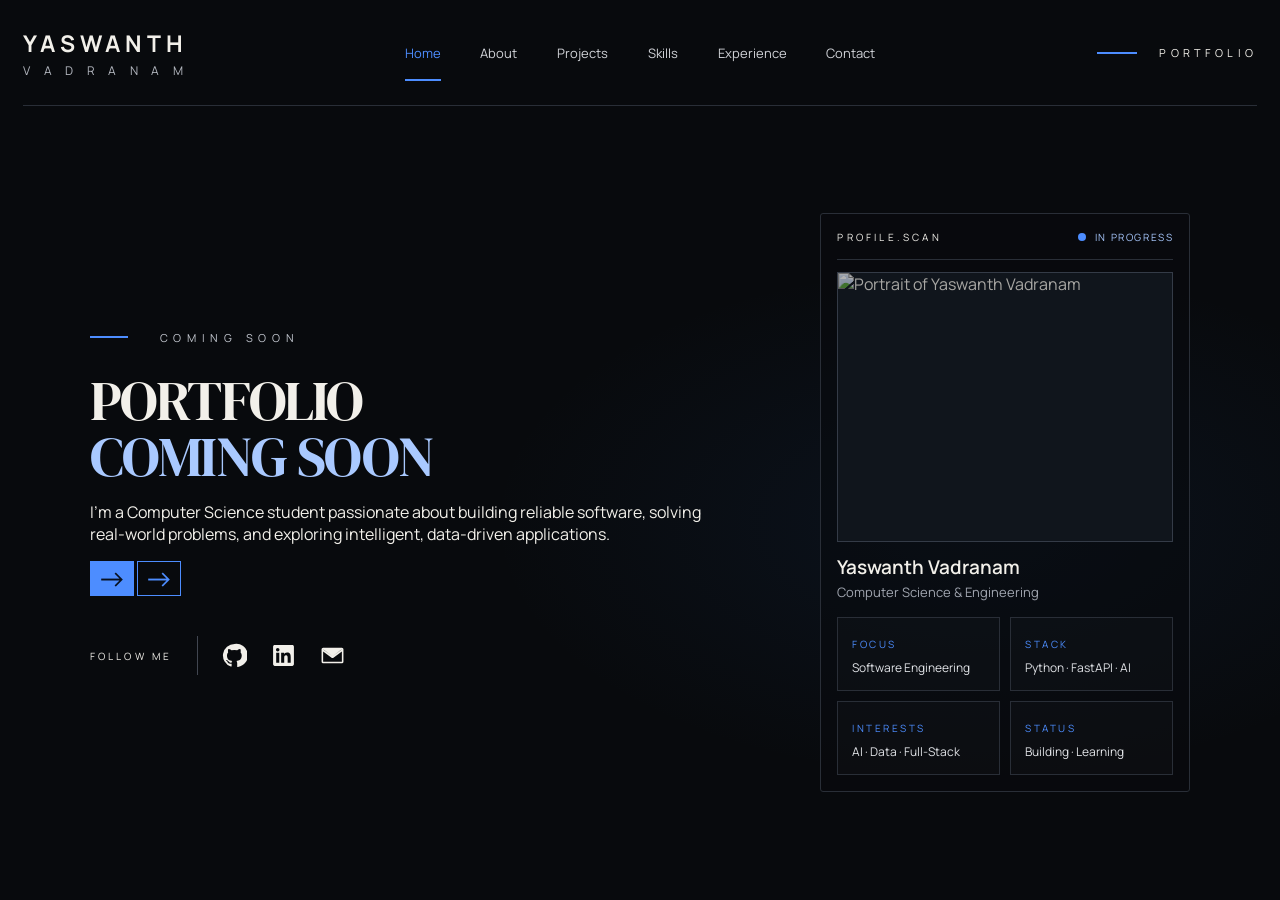
==== index.html @ bb9d95ab "Add files via upload" ====
<!doctype html>
<html lang="en">
<head>
  <meta charset="utf-8">
  <meta name="viewport" content="width=device-width, initial-scale=1">
  <meta name="theme-color" content="#080a0d">
  <meta name="description" content="Yaswanth Vadranam — software engineering portfolio coming soon.">
  <title>Yaswanth Vadranam — Portfolio Coming Soon</title>
  <link rel="preconnect" href="https://fonts.googleapis.com">
  <link rel="preconnect" href="https://fonts.gstatic.com" crossorigin>
  <link href="https://fonts.googleapis.com/css2?family=DM+Serif+Display&family=Manrope:wght@400;500;600;700&display=swap" rel="stylesheet">
  <link rel="stylesheet" href="style.css">
</head>
<body>
  <header class="site-header">
    <a class="wordmark" href="#" aria-label="Yaswanth Vadranam home">
      <span>YASWANTH</span>
      <small>V A D R A N A M</small>
    </a>

    <button class="menu-toggle" type="button" aria-label="Toggle navigation" aria-expanded="false">
      <span></span><span></span>
    </button>

    <nav class="navigation" aria-label="Main navigation">
      <a class="active" href="#home">Home</a>
      <a href="#profile">About</a>
      <a href="#profile">Projects</a>
      <a href="#profile">Skills</a>
      <a href="#profile">Experience</a>
      <a href="#contact">Contact</a>
    </nav>

    <div class="header-label"><span></span> PORTFOLIO</div>
  </header>

  <main class="hero" id="home">
    <section class="intro" aria-labelledby="hero-title">
      <p class="eyebrow"><span></span> COMING SOON</p>
      <h1 id="hero-title">PORTFOLIO<br><em>COMING SOON</em></h1>
      <p class="intro-copy">
        I’m a Computer Science student passionate about building reliable software,
        solving real-world problems, and exploring intelligent, data-driven applications.
      </p>

      <div class="actions" aria-label="Portfolio actions">
        <!-- These buttons are intentionally visual-only until you choose their actions. -->
        <button class="action action-primary" type="button" aria-label="Primary action coming soon">
          <span class="arrow" aria-hidden="true">→</span>
        </button>
        <button class="action action-secondary" type="button" aria-label="Secondary action coming soon">
          <span class="arrow" aria-hidden="true">→</span>
        </button>
      </div>

      <div class="social-row" id="contact">
        <span class="social-label">FOLLOW ME</span>
        <span class="social-divider"></span>
        <!-- Replace # with your real profile URLs when ready. -->
        <a href="#" aria-label="GitHub profile" title="GitHub">
          <svg viewBox="0 0 24 24" aria-hidden="true"><path d="M12 .9a11.1 11.1 0 0 0-3.51 21.63c.56.1.76-.24.76-.54v-2.1c-3.1.67-3.75-1.32-3.75-1.32-.5-1.28-1.23-1.62-1.23-1.62-1.01-.69.08-.68.08-.68 1.12.08 1.71 1.15 1.71 1.15 1 .1.75 1.98 3.1 1.42.1-.72.39-1.21.7-1.49-2.48-.28-5.09-1.24-5.09-5.52 0-1.22.44-2.21 1.15-2.99-.12-.28-.5-1.42.11-2.96 0 0 .94-.3 3.05 1.14a10.6 10.6 0 0 1 5.55 0c2.11-1.44 3.05-1.14 3.05-1.14.61 1.54.23 2.68.11 2.96.72.78 1.15 1.77 1.15 2.99 0 4.29-2.61 5.23-5.1 5.51.4.35.75 1.02.75 2.06v3.05c0 .3.2.65.77.54A11.1 11.1 0 0 0 12 .9Z"/></svg>
        </a>
        <a href="#" aria-label="LinkedIn profile" title="LinkedIn">
          <svg viewBox="0 0 24 24" aria-hidden="true"><path d="M20.45 2H3.55C2.69 2 2 2.68 2 3.52v16.96c0 .84.69 1.52 1.55 1.52h16.9c.86 0 1.55-.68 1.55-1.52V3.52c0-.84-.69-1.52-1.55-1.52ZM7.93 18.9H4.98V9.4h2.95v9.5ZM6.45 8.1a1.71 1.71 0 1 1 0-3.42 1.71 1.71 0 0 1 0 3.42Zm12.47 10.8h-2.94v-4.62c0-1.1-.02-2.51-1.53-2.51-1.53 0-1.77 1.2-1.77 2.43v4.7H9.74V9.4h2.82v1.3h.04c.39-.74 1.35-1.52 2.78-1.52 2.97 0 3.53 1.95 3.53 4.48v5.24Z"/></svg>
        </a>
        <a href="mailto:" aria-label="Email" title="Email">
          <svg viewBox="0 0 24 24" aria-hidden="true"><path d="M3 4.5h18A1.5 1.5 0 0 1 22.5 6v12a1.5 1.5 0 0 1-1.5 1.5H3A1.5 1.5 0 0 1 1.5 18V6A1.5 1.5 0 0 1 3 4.5Zm9 8.1L3.4 6.3v.1L12 12.7l8.6-6.3v-.1L12 12.6Zm-9-4.4V18h18V8.2l-8.1 5.9a1.5 1.5 0 0 1-1.8 0L3 8.2Z"/></svg>
        </a>
      </div>
    </section>

    <aside class="profile-card" id="profile" aria-label="Professional profile">
      <div class="card-topline">
        <span>PROFILE.SCAN</span>
        <span class="status"><i></i> IN PROGRESS</span>
      </div>

      <div class="portrait-frame">
        <img src="assets/yaswanth-portrait.png" alt="Portrait of Yaswanth Vadranam">
      </div>

      <div class="profile-name">Yaswanth Vadranam</div>
      <p class="profile-subtitle">Computer Science &amp; Engineering</p>

      <div class="profile-grid">
        <div class="detail-box">
          <span>FOCUS</span>
          <p>Software Engineering</p>
        </div>
        <div class="detail-box">
          <span>STACK</span>
          <p>Python · FastAPI · AI</p>
        </div>
        <div class="detail-box">
          <span>INTERESTS</span>
          <p>AI · Data · Full-Stack</p>
        </div>
        <div class="detail-box">
          <span>STATUS</span>
          <p>Building · Learning</p>
        </div>
      </div>
    </aside>
  </main>

  <script src="script.js"></script>
</body>
</html>
---- style.css ----
/* Yaswanth Vadranam — Coming Soon portfolio
   Palette: charcoal, ivory and restrained electric blue. */
:root {
  color-scheme: dark;
  --background: #080a0d;
  --surface: #0c1015;
  --surface-raised: #10151c;
  --blue: #4d8dff;
  --blue-soft: #a9c9ff;
  --ivory: #f2f0ea;
  --muted: #a1a6b0;
  --border: #292e37;
  --font-ui: "Manrope", Arial, sans-serif;
  --font-display: "DM Serif Display", Georgia, serif;
}

* { box-sizing: border-box; }
html { scroll-behavior: smooth; }
body {
  margin: 0;
  min-height: 100vh;
  background:
    radial-gradient(ellipse at 76% 58%, rgba(39, 93, 170, .10), transparent 35%),
    var(--background);
  color: var(--ivory);
  font-family: var(--font-ui);
  -webkit-font-smoothing: antialiased;
}
a { color: inherit; text-decoration: none; }
button { font: inherit; }

.site-header {
  min-height: 106px;
  margin: 0 1.8%;
  display: grid;
  grid-template-columns: 1fr auto 1fr;
  align-items: center;
  gap: 32px;
  border-bottom: 1px solid var(--border);
}
.wordmark { display: inline-flex; flex-direction: column; width: max-content; gap: 3px; }
.wordmark span { font-size: 23px; font-weight: 700; letter-spacing: .22em; }
.wordmark small { color: #b4b8c0; font-size: 12px; letter-spacing: .48em; white-space: nowrap; }
.navigation { display: flex; align-items: center; gap: clamp(20px, 3.1vw, 48px); height: 100%; }
.navigation a { position: relative; color: #d0d2d7; font-size: 13px; transition: color .2s ease; }
.navigation a:hover, .navigation a.active { color: var(--blue); }
.navigation a.active::after {
  content: ""; position: absolute; height: 2px; background: var(--blue);
  left: 0; right: 0; bottom: -19px;
}
.header-label { justify-self: end; display: flex; align-items: center; gap: 22px; font-size: 11px; letter-spacing: .38em; white-space: nowrap; }
.header-label span { width: 40px; height: 2px; background: var(--blue); }
.menu-toggle { display: none; }

.hero {
  width: min(1200px, 86%);
  min-height: calc(100vh - 107px);
  margin: 0 auto;
  padding: 36px 0;
  display: grid;
  grid-template-columns: minmax(0, 1.2fr) minmax(300px, .8fr);
  align-items: center;
  gap: 48px;
}
.intro { min-width: 0; padding: 16px 0; }
.eyebrow { display: flex; align-items: center; gap: 32px; margin: 0 0 28px; color: #c2c6ce; font-size: 11px; letter-spacing: .52em; }
.eyebrow span { display: inline-block; width: 38px; height: 2px; background: var(--blue); }
h1 {
  margin: 0;
  color: var(--ivory);
  font: 400 clamp(42px, 4.4vw, 64px)/1
    var(--font-display);
  letter-spacing: -0.025em;
}

h1 em {
  color: var(--blue-soft);
  font-style: normal;
}
.action:hover { transform: translateY(-1px); }
.action-primary { border: 1px solid var(--blue); background: var(--blue); color: #07101e; }
.action-primary:hover { background: #6ba0ff; }
.action-secondary { border: 1px solid var(--blue); background: transparent; color: var(--blue); }
.action-secondary:hover { background: rgba(77, 141, 255, .07); }
.arrow { font-size: 30px; line-height: 1; font-weight: 400; }

.social-row {
  display: flex;
  align-items: center;
  gap: 24px;
  margin-top: 40px;}
.social-label { font-size: 10px; letter-spacing: .32em; white-space: nowrap; }
.social-divider { height: 39px; width: 1px; background: #414650; margin-left: 1px; }
.social-row a { display: inline-flex; color: var(--ivory); transition: color .2s ease, transform .2s ease; }
.social-row a:hover { color: var(--blue); transform: translateY(-2px); }
.social-row svg { width: 25px; height: 25px; fill: currentColor; }

.profile-card {
  width: 100%;
  max-width: 370px;
  justify-self: end;
  padding: 16px;
  border: 1px solid var(--border);
  border-radius: 3px;
  background: rgba(8, 10, 13, .55);
}
.card-topline { display: flex; justify-content: space-between; align-items: center; gap: 12px; padding: 0 0 15px; border-bottom: 1px solid var(--border); font-size: 10px; letter-spacing: .32em; }
.status { display: flex; align-items: center; gap: 9px; color: var(--blue-soft); letter-spacing: .16em; white-space: nowrap; }
.status i { display: block; width: 8px; height: 8px; border-radius: 50%; background: var(--blue); }
.portrait-frame {
  margin-top: 12px;
  height: 270px;
  overflow: hidden;
  border: 1px solid #343b47;
  background: var(--surface-raised);}
  .portrait-frame img {
  display: block; width: 100%; height: 100%; object-fit: cover; object-position: center 28%;
  filter: brightness(.68) contrast(1.08) saturate(.78);
}
.profile-name { margin-top: 12px; font-size: 19px; font-weight: 600; }
.profile-subtitle { margin: 3px 0 16px; color: var(--muted); font-size: 13px; }
.profile-grid { display: grid; grid-template-columns: 1fr 1fr; gap: 10px; }
.detail-box { min-width: 0; padding: 13px 14px; border: 1px solid var(--border); background: rgba(255,255,255,.015); }
.detail-box span { color: var(--blue); font-size: 10px; letter-spacing: .25em; }
.detail-box p { margin: 6px 0 0; color: #e0e2e6; font-size: 12px; line-height: 1.5; overflow-wrap: anywhere; }

@media (min-width: 1600px) {
  .hero { width: min(1450px, 84%); }
}
@media (max-width: 1100px) {
  .site-header { grid-template-columns: 1fr auto; gap: 20px; }
  .navigation { grid-column: 1 / -1; grid-row: 2; justify-content: center; padding: 0 0 18px; }
  .navigation a.active::after { bottom: -8px; }
  .header-label { grid-column: 2; grid-row: 1; }
  .hero { width: 88%; gap: 42px; grid-template-columns: minmax(0, 1.1fr) minmax(300px, .9fr); }
  h1 { font-size: clamp(48px, 5.7vw, 68px); }
  .profile-card { padding: 15px; }
  .detail-box { padding: 10px; }
}
@media (max-width: 760px) {
  .site-header { min-height: 82px; display: flex; justify-content: space-between; position: relative; }
  .wordmark span { font-size: 19px; }
  .wordmark small { font-size: 10px; }
  .header-label { display: none; }
  .menu-toggle { display: flex; width: 42px; height: 42px; flex-direction: column; align-items: center; justify-content: center; gap: 6px; border: 1px solid var(--border); border-radius: 4px; background: transparent; }
  .menu-toggle span { display: block; width: 17px; height: 1px; background: var(--ivory); }
  .navigation { display: none; position: absolute; z-index: 5; top: calc(100% - 1px); left: 0; right: 0; padding: 14px; border: 1px solid var(--border); background: #0b0e13; flex-direction: column; align-items: stretch; gap: 0; }
  .navigation.open { display: flex; }
  .navigation a { padding: 12px 8px; }
  .navigation a.active::after { display: none; }
  .hero { width: min(560px, 88%); min-height: auto; padding: 55px 0 38px; grid-template-columns: 1fr; gap: 42px; }
  .intro { padding: 0; }
  .eyebrow { margin-bottom: 22px; gap: 18px; font-size: 10px; }
  h1 { font-size: clamp(45px, 11vw, 68px); }
  .intro-copy {
  max-width: 540px;
  margin: 22px 0 26px;
  color: #b1b5be;
  font-size: 16px;
  line-height: 1.6;
}
@media (prefers-reduced-motion: reduce) {
  *, *::before, *::after { scroll-behavior: auto !important; transition-duration: .01ms !important; animation-duration: .01ms !important; }
}

html,
body {
  width: 100%;
  max-width: 100%;
  overflow-x: clip;
}

img {
  max-width: 100%;
}

.hero,
.site-header,
.profile-card {
  min-width: 0;
}
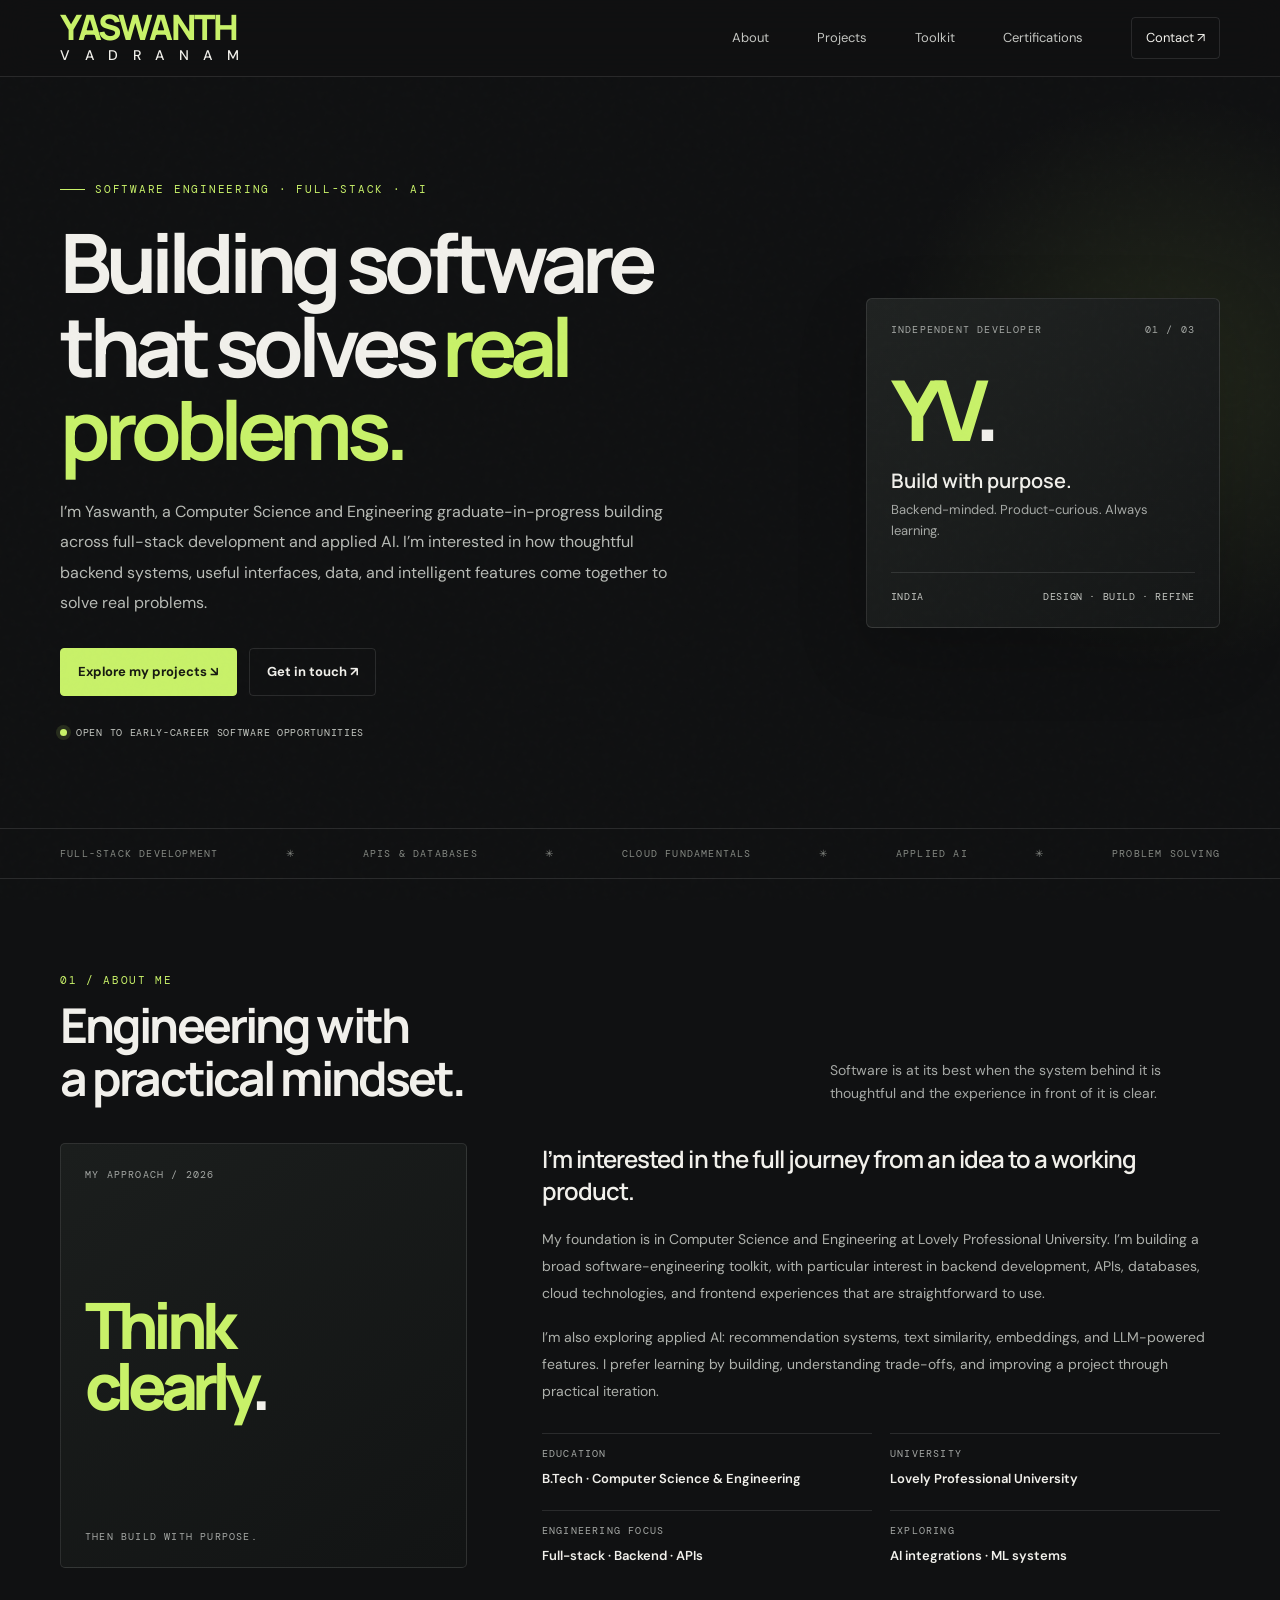
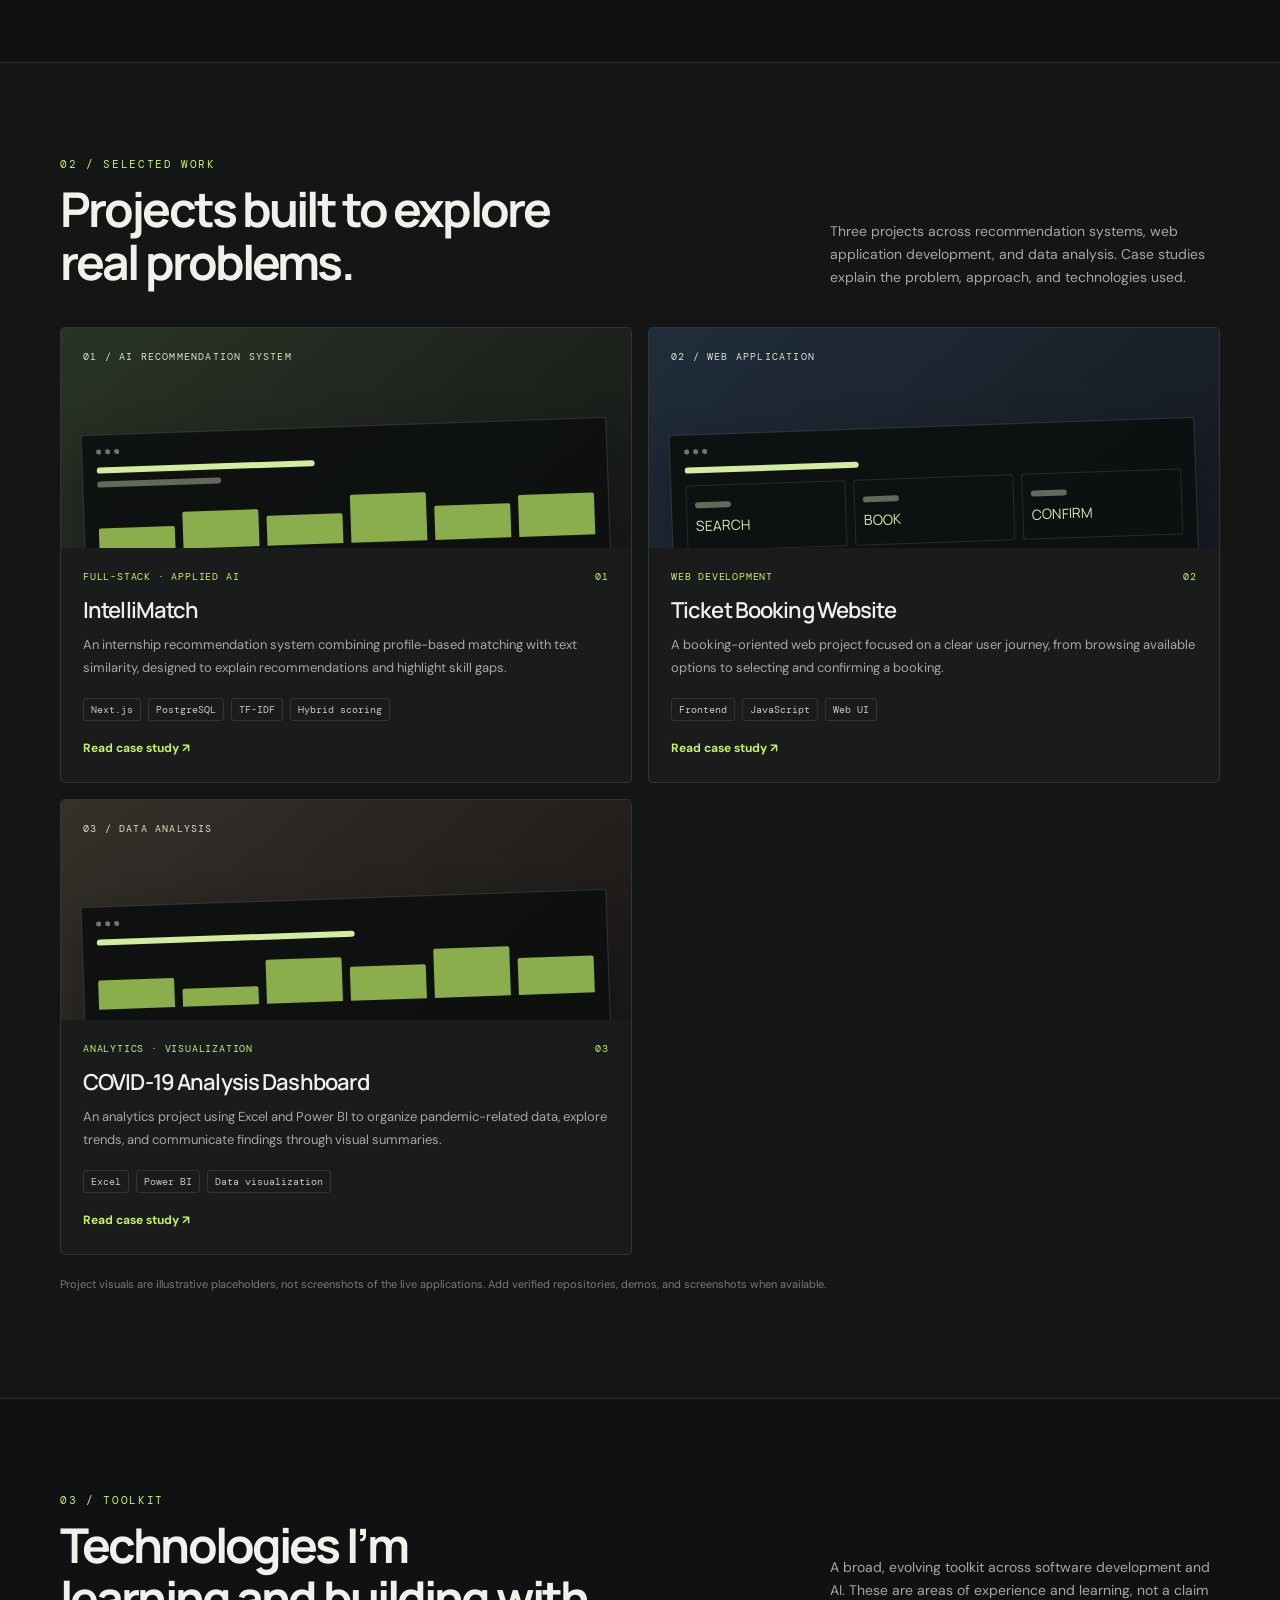
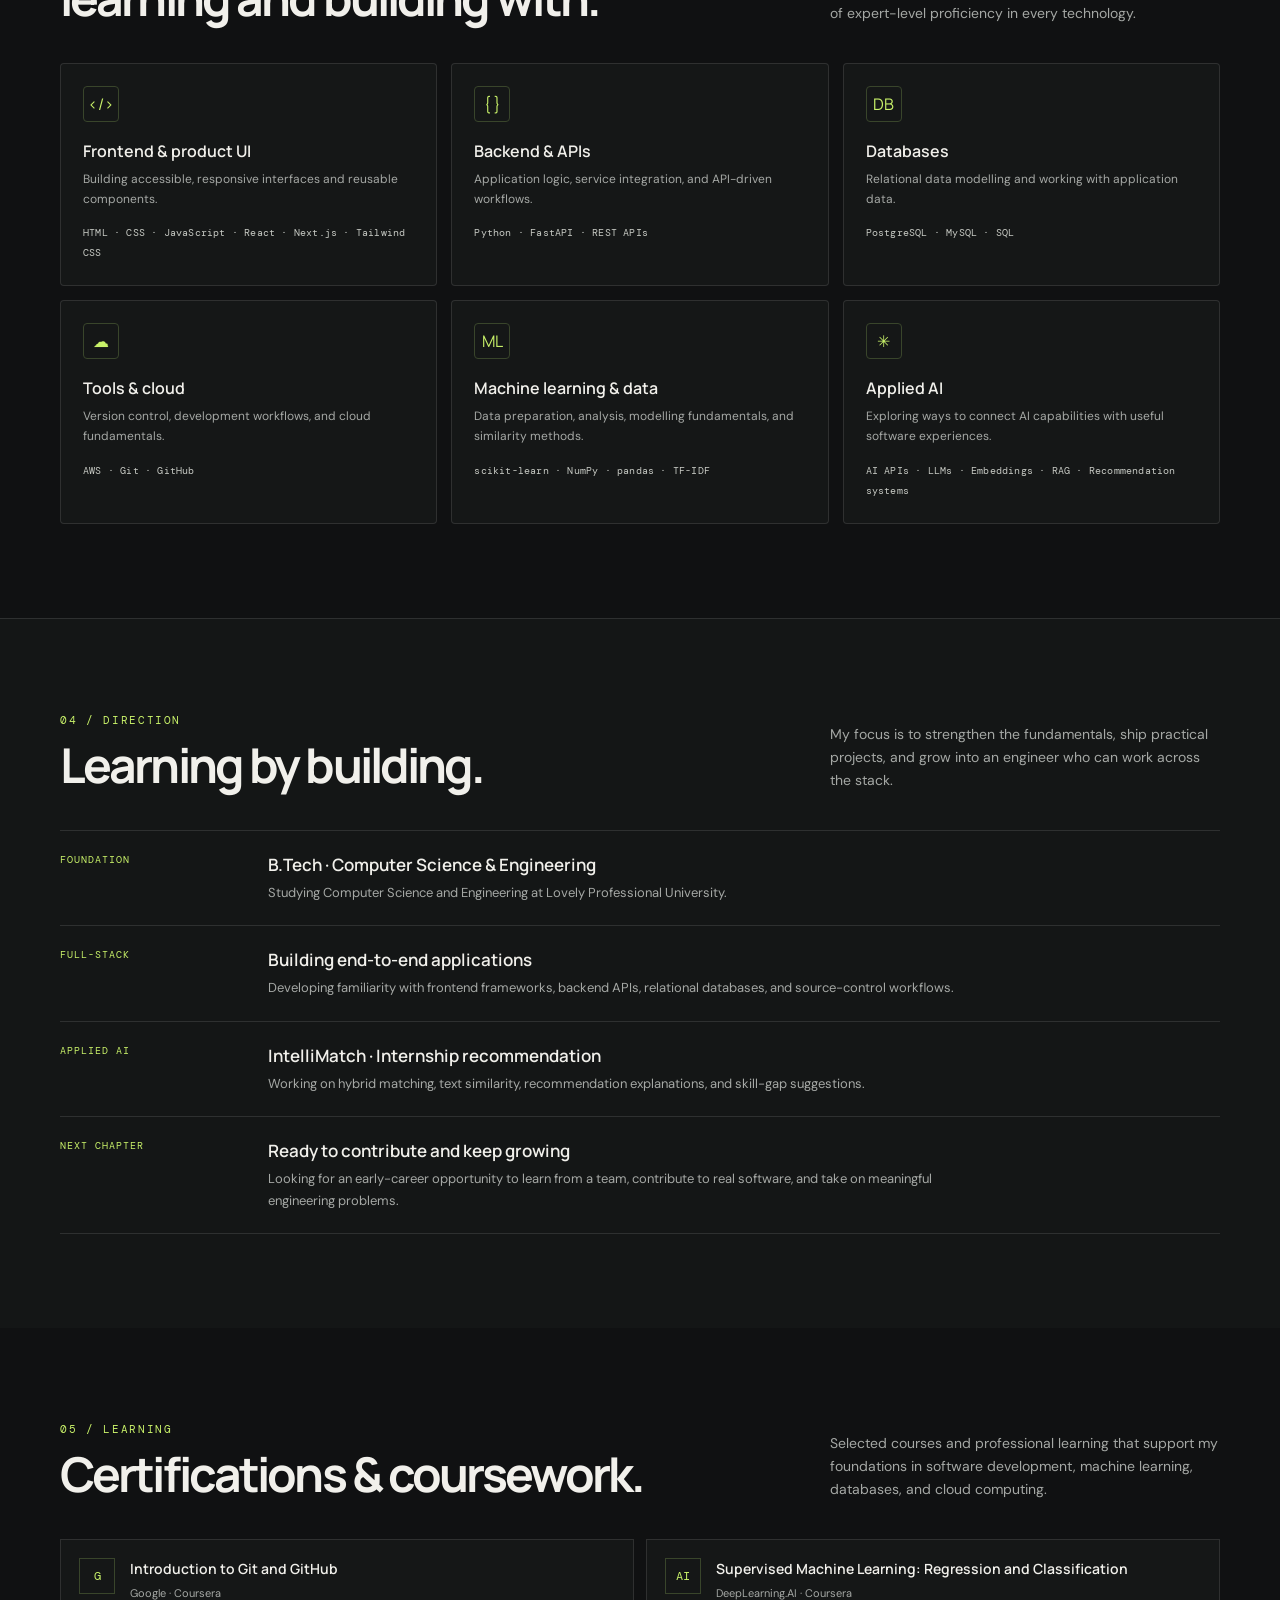
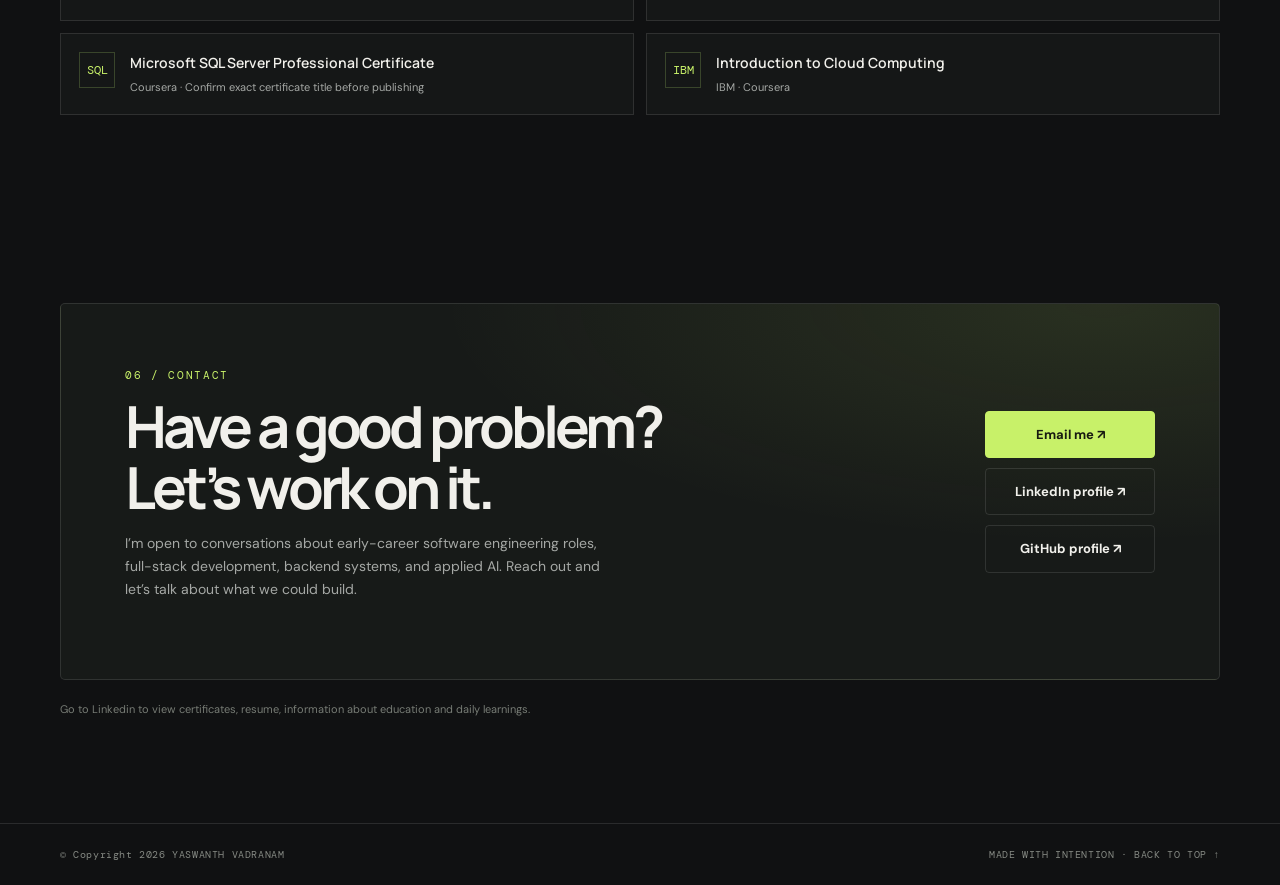
==== commit f68487bb: "Add files via upload" ====
--- a/index.html
+++ b/index.html
@@ -1,108 +1,83 @@
-<!doctype html>
-<html lang="en">
-<head>
-  <meta charset="utf-8">
-  <meta name="viewport" content="width=device-width, initial-scale=1">
-  <meta name="theme-color" content="#080a0d">
-  <meta name="description" content="Yaswanth Vadranam — software engineering portfolio coming soon.">
-  <title>Yaswanth Vadranam — Portfolio Coming Soon</title>
-  <link rel="preconnect" href="https://fonts.googleapis.com">
-  <link rel="preconnect" href="https://fonts.gstatic.com" crossorigin>
-  <link href="https://fonts.googleapis.com/css2?family=DM+Serif+Display&family=Manrope:wght@400;500;600;700&display=swap" rel="stylesheet">
-  <link rel="stylesheet" href="style.css">
-</head>
-<body>
-  <header class="site-header">
-    <a class="wordmark" href="#" aria-label="Yaswanth Vadranam home">
-      <span>YASWANTH</span>
-      <small>V A D R A N A M</small>
-    </a>
+<!DOCTYPE html>
+<html lang="en"><head>
+<meta charset="UTF-8"><meta name="viewport" content="width=device-width, initial-scale=1.0">
+<meta name="theme-color" content="#101112">
+<meta name="description" content="Yaswanth Vadranam — software engineering, full-stack development, and applied AI.">
+<title>Yaswanth Vadranam | Software Engineer</title>
+<link rel="preconnect" href="https://fonts.googleapis.com"><link rel="preconnect" href="https://fonts.gstatic.com" crossorigin>
+<link href="https://fonts.googleapis.com/css2?family=DM+Mono:wght@400;500&family=DM+Sans:wght@400;500;600;700&family=Manrope:wght@400;500;600;700;800&display=swap" rel="stylesheet">
+<link rel="stylesheet" href="styles.css"></head><body><div class="noise"></div>
+<header class="nav"><div class="wrap nav-inner">
+<a class="brand" href="#top" aria-label="Yaswanth Vadranam home">
+  <span class="brand-first">YASWANTH</span>
+  <span class="brand-last">V A D R A N A M</span>
+</a>
 
-    <button class="menu-toggle" type="button" aria-label="Toggle navigation" aria-expanded="false">
-      <span></span><span></span>
-    </button>
+<nav class="nav-links" aria-label="Main navigation"><a href="#about">About</a><a href="#work">Projects</a><a href="#skills">Toolkit</a><a href="#certifications">Certifications</a><a class="nav-cta" href="#contact">Contact ↗</a></nav></div></header>
 
-    <nav class="navigation" aria-label="Main navigation">
-      <a class="active" href="#home">Home</a>
-      <a href="#profile">About</a>
-      <a href="#profile">Projects</a>
-      <a href="#profile">Skills</a>
-      <a href="#profile">Experience</a>
-      <a href="#contact">Contact</a>
-    </nav>
+<main id="top">
+<section class="hero"><div class="wrap hero-grid"><div class="reveal">
+<div class="eyebrow">Software engineering · Full-stack · AI</div>
+<h1>Building software<br>that solves <em>real problems.</em></h1>
+<p class="hero-copy">I’m Yaswanth, a Computer Science and Engineering graduate-in-progress building across full-stack development and applied AI. I’m interested in how thoughtful backend systems, useful interfaces, data, and intelligent features come together to solve real problems.</p>
+<div class="actions"><a class="btn btn-primary" href="#work">Explore my projects ↘</a><a class="btn btn-ghost" href="#contact">Get in touch ↗</a></div>
+<div class="availability"><span class="dot"></span> OPEN TO EARLY-CAREER SOFTWARE OPPORTUNITIES</div>
+</div><aside class="hero-card reveal" aria-label="Introduction"><div class="card-top"><span>Independent developer</span><span>01 / 03</span></div><div><div class="monogram">YV<span style="color:#f1f0eb">.</span></div><h3>Build with purpose.</h3><p>Backend-minded. Product-curious. Always learning.</p></div><div class="card-bottom"><span>INDIA</span><span>DESIGN · BUILD · REFINE</span></div></aside></div></section>
+<div class="ticker"><div class="wrap ticker-inner"><span>Full-stack development</span><span>✳</span><span>APIs & databases</span><span>✳</span><span>Cloud fundamentals</span><span>✳</span><span>Applied AI</span><span>✳</span><span>Problem solving</span></div></div>
+<section id="about"><div class="wrap"><div class="section-head reveal"><div><div class="section-kicker">01 / About me</div><h2>Engineering with<br>a practical mindset.</h2></div><p>Software is at its best when the system behind it is thoughtful and the experience in front of it is clear.</p></div>
+<div class="about-grid"><div class="about-stamp reveal"><div class="stamp-label">My approach / 2026</div><div class="stamp-num">Think<br>clearly<span style="color:#f1f0eb">.</span></div><div class="stamp-label">Then build with purpose.</div></div>
+<div class="about-text reveal"><h3>I’m interested in the full journey from an idea to a working product.</h3>
+<p>My foundation is in Computer Science and Engineering at Lovely Professional University. I’m building a broad software-engineering toolkit, with particular interest in backend development, APIs, databases, cloud technologies, and frontend experiences that are straightforward to use.</p>
+<p>I’m also exploring applied AI: recommendation systems, text similarity, embeddings, and LLM-powered features. I prefer learning by building, understanding trade-offs, and improving a project through practical iteration.</p>
+<div class="facts"><div class="fact"><span>Education</span><strong>B.Tech · Computer Science & Engineering</strong></div><div class="fact"><span>University</span><strong>Lovely Professional University</strong></div><div class="fact"><span>Engineering focus</span><strong>Full-stack · Backend · APIs</strong></div><div class="fact"><span>Exploring</span><strong>AI integrations · ML systems</strong></div></div></div></div></div></section>
+<section class="projects" id="work"><div class="wrap"><div class="section-head reveal"><div><div class="section-kicker">02 / Selected work</div><h2>Projects built to explore<br>real problems.</h2></div><p>Three projects across recommendation systems, web application development, and data analysis. Case studies explain the problem, approach, and technologies used.</p></div>
+<div class="project-grid">
+<article class="project reveal"><div class="project-art"><div class="art-label">01 / AI recommendation system</div><div class="mock-window"><div class="mock-top"><i></i><i></i><i></i></div><div class="mock-line"></div><div class="mock-line short"></div><div class="mock-bars"><b style="height:45%"></b><b style="height:72%"></b><b style="height:58%"></b><b style="height:92%"></b><b style="height:66%"></b><b style="height:80%"></b></div></div></div><div class="project-body"><div class="project-meta"><span>Full-stack · Applied AI</span><span>01</span></div><h3>IntelliMatch</h3><p>An internship recommendation system combining profile-based matching with text similarity, designed to explain recommendations and highlight skill gaps.</p><div class="tags"><span class="tag">Next.js</span><span class="tag">PostgreSQL</span><span class="tag">TF-IDF</span><span class="tag">Hybrid scoring</span></div><a class="project-link" href="projects/intellimatch.html">Read case study ↗</a></div></article>
+<article class="project reveal"><div class="project-art"><div class="art-label">02 / Web application</div><div class="mock-window"><div class="mock-top"><i></i><i></i><i></i></div><div class="mock-line" style="width:35%"></div><div style="display:flex;gap:8px;margin-top:12px"><div style="height:66px;flex:1;border:1px solid #ffffff1c;border-radius:3px;padding:8px"><div class="mock-line short"></div><div style="font:14px Manrope;color:#d5efad">SEARCH</div></div><div style="height:66px;flex:1;border:1px solid #ffffff1c;border-radius:3px;padding:8px"><div class="mock-line short"></div><div style="font:14px Manrope;color:#d5efad">BOOK</div></div><div style="height:66px;flex:1;border:1px solid #ffffff1c;border-radius:3px;padding:8px"><div class="mock-line short"></div><div style="font:14px Manrope;color:#d5efad">CONFIRM</div></div></div></div></div><div class="project-body"><div class="project-meta"><span>Web development</span><span>02</span></div><h3>Ticket Booking Website</h3><p>A booking-oriented web project focused on a clear user journey, from browsing available options to selecting and confirming a booking.</p><div class="tags"><span class="tag">Frontend</span><span class="tag">JavaScript</span><span class="tag">Web UI</span></div><a class="project-link" href="projects/ticket-booking.html">Read case study ↗</a></div></article>
+<article class="project reveal"><div class="project-art"><div class="art-label">03 / Data analysis</div><div class="mock-window"><div class="mock-top"><i></i><i></i><i></i></div><div class="mock-line" style="width:52%"></div><div class="mock-bars"><b style="height:55%"></b><b style="height:35%"></b><b style="height:85%"></b><b style="height:65%"></b><b style="height:95%"></b><b style="height:72%"></b></div></div></div><div class="project-body"><div class="project-meta"><span>Analytics · Visualization</span><span>03</span></div><h3>COVID-19 Analysis Dashboard</h3><p>An analytics project using Excel and Power BI to organize pandemic-related data, explore trends, and communicate findings through visual summaries.</p><div class="tags"><span class="tag">Excel</span><span class="tag">Power BI</span><span class="tag">Data visualization</span></div><a class="project-link" href="projects/covid-dashboard.html">Read case study ↗</a></div></article>
+</div><p class="small-note">Project visuals are illustrative placeholders, not screenshots of the live applications. Add verified repositories, demos, and screenshots when available.</p></div></section>
+<section id="skills"><div class="wrap"><div class="section-head reveal"><div><div class="section-kicker">03 / Toolkit</div><h2>Technologies I’m<br>learning and building with.</h2></div><p>A broad, evolving toolkit across software development and AI. These are areas of experience and learning, not a claim of expert-level proficiency in every technology.</p></div>
+<div class="skills-grid">
+<div class="skill-card reveal"><div class="skill-icon">&lt;/&gt;</div><h3>Frontend & product UI</h3><p>Building accessible, responsive interfaces and reusable components.</p><div class="skill-list">HTML · CSS · JavaScript · React · Next.js · Tailwind CSS</div></div>
+<div class="skill-card reveal"><div class="skill-icon">{ }</div><h3>Backend & APIs</h3><p>Application logic, service integration, and API-driven workflows.</p><div class="skill-list">Python · FastAPI · REST APIs</div></div>
+<div class="skill-card reveal"><div class="skill-icon">DB</div><h3>Databases</h3><p>Relational data modelling and working with application data.</p><div class="skill-list">PostgreSQL · MySQL · SQL</div></div>
+<div class="skill-card reveal"><div class="skill-icon">☁</div><h3>Tools & cloud</h3><p>Version control, development workflows, and cloud fundamentals.</p><div class="skill-list">AWS · Git · GitHub</div></div>
+<div class="skill-card reveal"><div class="skill-icon">ML</div><h3>Machine learning & data</h3><p>Data preparation, analysis, modelling fundamentals, and similarity methods.</p><div class="skill-list">scikit-learn · NumPy · pandas · TF-IDF</div></div>
+<div class="skill-card reveal"><div class="skill-icon">✳</div><h3>Applied AI</h3><p>Exploring ways to connect AI capabilities with useful software experiences.</p><div class="skill-list">AI APIs · LLMs · Embeddings · RAG · Recommendation systems</div></div>
+</div></div></section>
+<section class="journey" id="journey"><div class="wrap"><div class="section-head reveal"><div><div class="section-kicker">04 / Direction</div><h2>Learning by building.</h2></div><p>My focus is to strengthen the fundamentals, ship practical projects, and grow into an engineer who can work across the stack.</p></div>
+<div class="timeline"><div class="timeline-item reveal"><div class="timeline-date">Foundation</div><div><h3>B.Tech · Computer Science & Engineering</h3><p>Studying Computer Science and Engineering at Lovely Professional University.</p></div></div>
+<div class="timeline-item reveal"><div class="timeline-date">Full-stack</div><div><h3>Building end-to-end applications</h3><p>Developing familiarity with frontend frameworks, backend APIs, relational databases, and source-control workflows.</p></div></div>
+<div class="timeline-item reveal"><div class="timeline-date">Applied AI</div><div><h3>IntelliMatch · Internship recommendation</h3><p>Working on hybrid matching, text similarity, recommendation explanations, and skill-gap suggestions.</p></div></div>
+<div class="timeline-item reveal"><div class="timeline-date">Next chapter</div><div><h3>Ready to contribute and keep growing</h3><p>Looking for an early-career opportunity to learn from a team, contribute to real software, and take on meaningful engineering problems.</p></div></div></div></div></section>
+<section id="certifications"><div class="wrap"><div class="section-head reveal"><div><div class="section-kicker">05 / Learning</div><h2>Certifications & coursework.</h2></div><p>Selected courses and professional learning that support my foundations in software development, machine learning, databases, and cloud computing.</p></div>
+<div class="certs">
+<div class="cert reveal"><div class="cert-mark">G</div><div><h3>Introduction to Git and GitHub</h3><p>Google · Coursera</p></div></div>
+<div class="cert reveal"><div class="cert-mark">AI</div><div><h3>Supervised Machine Learning: Regression and Classification</h3><p>DeepLearning.AI · Coursera</p></div></div>
+<div class="cert reveal"><div class="cert-mark">SQL</div><div><h3>Microsoft SQL Server Professional Certificate</h3><p>Coursera · Confirm exact certificate title before publishing</p></div></div>
+<div class="cert reveal"><div class="cert-mark">IBM</div><div><h3>Introduction to Cloud Computing</h3><p>IBM · Coursera</p></div></div>
+</div></div></section>
+<section id="contact"><div class="wrap"><div class="contact-panel reveal"><div><div class="section-kicker">06 / Contact</div><h2>Have a good problem?<br>Let’s work on it.</h2><p>I’m open to conversations about early-career software engineering roles, full-stack development, backend systems, and applied AI. Reach out and let’s talk about what we could build.</p></div>
+<div class="contact-actions">
+    
+<a
+  class="btn btn-primary"
+  href="https://mail.google.com/mail/?view=cm&fs=1&to=yaswanthvadranam@gmail.com"
+  target="_blank"
+  rel="noopener noreferrer"
+>
+  Email me ↗
+</a>
 
-    <div class="header-label"><span></span> PORTFOLIO</div>
-  </header>
 
-  <main class="hero" id="home">
-    <section class="intro" aria-labelledby="hero-title">
-      <p class="eyebrow"><span></span> COMING SOON</p>
-      <h1 id="hero-title">PORTFOLIO<br><em>COMING SOON</em></h1>
-      <p class="intro-copy">
-        I’m a Computer Science student passionate about building reliable software,
-        solving real-world problems, and exploring intelligent, data-driven applications.
-      </p>
-
-      <div class="actions" aria-label="Portfolio actions">
-        <!-- These buttons are intentionally visual-only until you choose their actions. -->
-        <button class="action action-primary" type="button" aria-label="Primary action coming soon">
-          <span class="arrow" aria-hidden="true">→</span>
-        </button>
-        <button class="action action-secondary" type="button" aria-label="Secondary action coming soon">
-          <span class="arrow" aria-hidden="true">→</span>
-        </button>
-      </div>
-
-      <div class="social-row" id="contact">
-        <span class="social-label">FOLLOW ME</span>
-        <span class="social-divider"></span>
-        <!-- Replace # with your real profile URLs when ready. -->
-        <a href="#" aria-label="GitHub profile" title="GitHub">
-          <svg viewBox="0 0 24 24" aria-hidden="true"><path d="M12 .9a11.1 11.1 0 0 0-3.51 21.63c.56.1.76-.24.76-.54v-2.1c-3.1.67-3.75-1.32-3.75-1.32-.5-1.28-1.23-1.62-1.23-1.62-1.01-.69.08-.68.08-.68 1.12.08 1.71 1.15 1.71 1.15 1 .1.75 1.98 3.1 1.42.1-.72.39-1.21.7-1.49-2.48-.28-5.09-1.24-5.09-5.52 0-1.22.44-2.21 1.15-2.99-.12-.28-.5-1.42.11-2.96 0 0 .94-.3 3.05 1.14a10.6 10.6 0 0 1 5.55 0c2.11-1.44 3.05-1.14 3.05-1.14.61 1.54.23 2.68.11 2.96.72.78 1.15 1.77 1.15 2.99 0 4.29-2.61 5.23-5.1 5.51.4.35.75 1.02.75 2.06v3.05c0 .3.2.65.77.54A11.1 11.1 0 0 0 12 .9Z"/></svg>
-        </a>
-        <a href="#" aria-label="LinkedIn profile" title="LinkedIn">
-          <svg viewBox="0 0 24 24" aria-hidden="true"><path d="M20.45 2H3.55C2.69 2 2 2.68 2 3.52v16.96c0 .84.69 1.52 1.55 1.52h16.9c.86 0 1.55-.68 1.55-1.52V3.52c0-.84-.69-1.52-1.55-1.52ZM7.93 18.9H4.98V9.4h2.95v9.5ZM6.45 8.1a1.71 1.71 0 1 1 0-3.42 1.71 1.71 0 0 1 0 3.42Zm12.47 10.8h-2.94v-4.62c0-1.1-.02-2.51-1.53-2.51-1.53 0-1.77 1.2-1.77 2.43v4.7H9.74V9.4h2.82v1.3h.04c.39-.74 1.35-1.52 2.78-1.52 2.97 0 3.53 1.95 3.53 4.48v5.24Z"/></svg>
-        </a>
-        <a href="mailto:" aria-label="Email" title="Email">
-          <svg viewBox="0 0 24 24" aria-hidden="true"><path d="M3 4.5h18A1.5 1.5 0 0 1 22.5 6v12a1.5 1.5 0 0 1-1.5 1.5H3A1.5 1.5 0 0 1 1.5 18V6A1.5 1.5 0 0 1 3 4.5Zm9 8.1L3.4 6.3v.1L12 12.7l8.6-6.3v-.1L12 12.6Zm-9-4.4V18h18V8.2l-8.1 5.9a1.5 1.5 0 0 1-1.8 0L3 8.2Z"/></svg>
-        </a>
-      </div>
-    </section>
-
-    <aside class="profile-card" id="profile" aria-label="Professional profile">
-      <div class="card-topline">
-        <span>PROFILE.SCAN</span>
-        <span class="status"><i></i> IN PROGRESS</span>
-      </div>
-
-      <div class="portrait-frame">
-        <img src="assets/yaswanth-portrait.png" alt="Portrait of Yaswanth Vadranam">
-      </div>
-
-      <div class="profile-name">Yaswanth Vadranam</div>
-      <p class="profile-subtitle">Computer Science &amp; Engineering</p>
-
-      <div class="profile-grid">
-        <div class="detail-box">
-          <span>FOCUS</span>
-          <p>Software Engineering</p>
-        </div>
-        <div class="detail-box">
-          <span>STACK</span>
-          <p>Python · FastAPI · AI</p>
-        </div>
-        <div class="detail-box">
-          <span>INTERESTS</span>
-          <p>AI · Data · Full-Stack</p>
-        </div>
-        <div class="detail-box">
-          <span>STATUS</span>
-          <p>Building · Learning</p>
-        </div>
-      </div>
-    </aside>
-  </main>
-
-  <script src="script.js"></script>
-</body>
-</html>
+<a
+  class="btn btn-ghost"
+  href="https://www.linkedin.com/in/yaswanthbuilds/"
+  target="_blank"
+  rel="noopener noreferrer"
+>
+  LinkedIn profile ↗
+</a>
+    <a class="btn btn-ghost" href="https://github.com/" target="_blank" rel="noreferrer">GitHub profile ↗</a>
+</div></div><p class="small-note">Go to Linkedin to view certificates, resume, information about education and daily learnings.</p></div></section>
+</main><footer class="footer"><div class="wrap footer-inner"><span>© <span id="2026"></span> Copyright 2026 YASWANTH VADRANAM</span><span>MADE WITH INTENTION · <a href="#top">BACK TO TOP ↑</a></span></div></footer><script src="script.js"></script></body></html>
--- a/styles.css
+++ b/styles.css
@@ -0,0 +1,69 @@
+:root{--bg:#101112;--panel:#17191a;--panel2:#1d2021;--text:#f1f0eb;--muted:#a5a8a5;--line:rgba(255,255,255,.11);--accent:#c8f169;--accent2:#e0f5b0;--max:1160px}
+*{box-sizing:border-box}html{scroll-behavior:smooth;scroll-padding-top:90px}body{margin:0;background:var(--bg);color:var(--text);font-family:"DM Sans",sans-serif;line-height:1.65}a{color:inherit;text-decoration:none}button{font:inherit}.wrap{width:min(var(--max),calc(100% - 48px));margin:auto}
+.noise{position:fixed;inset:0;pointer-events:none;opacity:.025;z-index:5;background-image:url("data:image/svg+xml,%3Csvg viewBox='0 0 180 180' xmlns='http://www.w3.org/2000/svg'%3E%3Cfilter id='n'%3E%3CfeTurbulence type='fractalNoise' baseFrequency='.8' numOctaves='4' stitchTiles='stitch'/%3E%3C/filter%3E%3Crect width='100%25' height='100%25' filter='url(%23n)' opacity='.5'/%3E%3C/svg%3E")}
+.nav{position:sticky;top:0;z-index:10;background:rgba(16,17,18,.88);backdrop-filter:blur(18px);border-bottom:1px solid var(--line)}.nav-inner{min-height:76px;display:flex;align-items:center;justify-content:space-between;gap:20px}
+
+.brand{font-family:Manrope,sans-serif;display:flex;flex-direction:column;line-height:1.09;font-weight:800;letter-spacing:-.055em;font-size:20px}
+
+
+/* Overall logo arrangement */
+.brand {
+  display: flex;
+  flex-direction: column;
+  align-items: flex-start;
+  gap: 0;
+  text-decoration: none;
+}
+
+/* First name */
+.brand-first {
+  color: #f1f0eb;
+  font-family: "Manrope", sans-serif;
+  font-size: 35px;
+  font-weight: 800;
+  line-height: 1;
+  letter-spacing: -0.065em;
+}
+
+/* Surname */
+.brand-last {
+  color: #f1f0eb;
+  font-family: "DM Sans", sans-serif;
+  font-size: 14px;
+  font-weight: 500;
+  line-height: 1.5;
+  letter-spacing: 0.375em;
+  white-space: nowrap;
+}
+
+
+/* Swap colours when hovering over the logo */
+.brand:hover .brand-first {
+  color: #f1f0eb;
+}
+
+.brand:hover .brand-last {
+  color: var(--accent);
+}
+
+.brand .brand-first {
+  color: var(--accent);
+}{color:var(--accent)}.nav-links{display:flex;align-items:center;gap:48px;color:#c4c6c2;font-size:13px}
+.nav-links a:hover{color:var(--accent)}.nav-cta{border:1px solid var(--line);padding:9px 14px;border-radius:4px;color:var(--text)!important}.nav-cta:hover{border-color:var(--accent)}
+
+.eyebrow{font:11px "DM Mono",monospace;letter-spacing:.16em;text-transform:uppercase;color:var(--accent);display:flex;align-items:center;gap:10px}.eyebrow:before{content:"";height:1px;width:25px;background:var(--accent)}
+.hero{padding:105px 0 84px;position:relative;overflow:hidden}.hero:after{content:"";position:absolute;width:600px;height:600px;right:-190px;top:5px;border-radius:50%;background:radial-gradient(circle,rgba(200,241,105,.10),rgba(200,241,105,0) 68%);pointer-events:none}.hero-grid{display:grid;grid-template-columns:1.35fr .65fr;gap:70px;align-items:center;position:relative;z-index:1}.hero h1{font:700 clamp(48px,6.7vw,82px)/1.02 Manrope,sans-serif;letter-spacing:-.075em;margin:25px 0 25px;max-width:800px}.hero h1 em{font-style:normal;color:var(--accent)}.hero-copy{font-size:16px;line-height:1.9;color:#b8bbb6;max-width:630px}.actions{display:flex;gap:12px;flex-wrap:wrap;margin-top:30px}.btn{display:inline-flex;align-items:center;justify-content:center;gap:10px;padding:12px 17px;border-radius:4px;font-size:13px;font-weight:700;transition:.2s ease;border:1px solid var(--line)}.btn-primary{background:var(--accent);color:#171a11;border-color:var(--accent)}.btn-primary:hover{background:var(--accent2);transform:translateY(-2px)}.btn-ghost:hover{border-color:var(--accent);transform:translateY(-2px)}.availability{display:inline-flex;align-items:center;gap:9px;color:#c5c8c2;font:10px "DM Mono",monospace;margin-top:30px;letter-spacing:.07em}.dot{width:7px;height:7px;border-radius:50%;background:var(--accent);box-shadow:0 0 0 4px rgba(200,241,105,.12)}
+.hero-card{background:linear-gradient(145deg,#202322,#151717);border:1px solid var(--line);border-radius:6px;padding:24px;min-height:330px;display:flex;flex-direction:column;justify-content:space-between;box-shadow:0 25px 70px #0003}.card-top{display:flex;justify-content:space-between;color:var(--muted);font:10px "DM Mono",monospace;text-transform:uppercase;letter-spacing:.12em}.monogram{font:800 84px/.9 Manrope,sans-serif;letter-spacing:-.12em;color:var(--accent);margin:32px 0 20px}.hero-card h3{font:600 20px Manrope;margin:0 0 5px}.hero-card p{font-size:13px;color:var(--muted);margin:0}.card-bottom{border-top:1px solid var(--line);padding-top:17px;margin-top:27px;display:flex;justify-content:space-between;gap:12px;color:#c6c8c3;font:10px "DM Mono",monospace;letter-spacing:.06em}
+.ticker{border-block:1px solid var(--line);overflow:hidden}.ticker-inner{display:flex;justify-content:space-between;gap:24px;padding:18px 0;color:#858983;font:10px "DM Mono",monospace;letter-spacing:.12em;text-transform:uppercase;white-space:nowrap}
+section{padding:94px 0}.section-head{display:flex;justify-content:space-between;align-items:end;gap:30px;margin-bottom:38px}.section-kicker{color:var(--accent);font:11px "DM Mono",monospace;letter-spacing:.15em;text-transform:uppercase}.section-head h2{font:700 clamp(32px,4vw,48px)/1.1 Manrope,sans-serif;letter-spacing:-.06em;margin:12px 0 0}.section-head p{max-width:390px;color:var(--muted);font-size:14px;margin:0}
+.about-grid{display:grid;grid-template-columns:.75fr 1.25fr;gap:75px}.about-stamp{border:1px solid var(--line);border-radius:5px;padding:24px;min-height:250px;display:flex;flex-direction:column;justify-content:space-between;background:linear-gradient(145deg,#1b1e1d,#121414)}.stamp-num{font:800 64px/.95 Manrope;letter-spacing:-.09em;color:var(--accent)}.stamp-label{font:10px "DM Mono",monospace;color:var(--muted);letter-spacing:.12em;text-transform:uppercase}.about-text h3{font:600 24px/1.35 Manrope;letter-spacing:-.04em;margin:0 0 18px}.about-text p{color:#aeb1ac;font-size:14px;line-height:1.95;margin:0 0 16px}.facts{display:grid;grid-template-columns:1fr 1fr;gap:18px;margin-top:28px}.fact{border-top:1px solid var(--line);padding-top:13px}.fact span{display:block;color:var(--muted);font:10px "DM Mono",monospace;letter-spacing:.12em;text-transform:uppercase;margin-bottom:5px}.fact strong{font-size:13px;font-weight:600}
+.projects{background:#141616;border-block:1px solid var(--line)}.project-grid{display:grid;grid-template-columns:repeat(2,1fr);gap:16px}.project{border:1px solid var(--line);background:#191c1b;border-radius:5px;overflow:hidden;transition:.25s}.project:hover{transform:translateY(-4px);border-color:rgba(200,241,105,.45)}.project-art{height:220px;position:relative;overflow:hidden;padding:22px;background:linear-gradient(140deg,#2a3327,#161a17)}.project:nth-child(2) .project-art{background:linear-gradient(140deg,#202d3b,#171a20)}.project:nth-child(3) .project-art{background:linear-gradient(140deg,#34302a,#1b1917)}.art-label{font:10px "DM Mono",monospace;letter-spacing:.12em;text-transform:uppercase;color:#d8e5c7}.mock-window{position:absolute;left:22px;right:22px;bottom:-28px;height:150px;border:1px solid #ffffff24;background:#0d100fe8;border-radius:4px 4px 0 0;padding:14px;transform:rotate(-2deg);box-shadow:0 12px 40px #0004}.mock-top{display:flex;gap:4px;margin-bottom:13px}.mock-top i{width:5px;height:5px;border-radius:50%;background:#72786d}.mock-line{height:6px;width:44%;background:#d1ed9d;border-radius:4px;margin:8px 0}.mock-line.short{width:25%;background:#626b5b}.mock-bars{display:flex;align-items:end;gap:8px;height:52px;margin-top:12px}.mock-bars b{display:block;flex:1;background:#a8d65b;border-radius:2px 2px 0 0;opacity:.8}.project-body{padding:22px}.project-meta{display:flex;justify-content:space-between;gap:10px;color:var(--accent);font:10px "DM Mono",monospace;letter-spacing:.08em;text-transform:uppercase}.project h3{font:600 22px Manrope;letter-spacing:-.04em;margin:12px 0 8px}.project p{color:var(--muted);font-size:13px;line-height:1.8;margin:0 0 18px}.tags{display:flex;flex-wrap:wrap;gap:7px}.tag{border:1px solid var(--line);border-radius:3px;padding:4px 7px;color:#c6c9c2;font:10px "DM Mono",monospace}.project-link{display:inline-flex;margin-top:18px;color:var(--accent);font-size:12px;font-weight:700}.small-note{color:#777c75;font-size:11px;margin-top:20px}
+.skills-grid{display:grid;grid-template-columns:repeat(3,1fr);gap:14px}.skill-card{border:1px solid var(--line);border-radius:4px;padding:22px;background:#151717}.skill-icon{width:36px;height:36px;border:1px solid #39452b;border-radius:4px;display:grid;place-items:center;color:var(--accent);font:16px Manrope;margin-bottom:18px}.skill-card h3{font:600 16px Manrope;margin:0 0 8px}.skill-card p{font-size:12px;color:var(--muted);margin:0 0 14px}.skill-list{font:10px/2 "DM Mono",monospace;color:#c7cac4;letter-spacing:.02em}
+.journey{border-top:1px solid var(--line);background:#141616}.timeline{border-top:1px solid var(--line)}.timeline-item{display:grid;grid-template-columns:180px 1fr;gap:28px;padding:22px 0;border-bottom:1px solid var(--line)}.timeline-date{font:10px "DM Mono",monospace;letter-spacing:.1em;color:var(--accent);text-transform:uppercase}.timeline-item h3{font:600 17px Manrope;margin:0 0 6px}.timeline-item p{color:var(--muted);font-size:13px;margin:0;max-width:720px}
+.certs{display:grid;grid-template-columns:1fr 1fr;gap:12px}.cert{padding:18px;border:1px solid var(--line);background:#151717;display:flex;gap:15px;align-items:flex-start}.cert-mark{flex:0 0 36px;height:36px;border:1px solid #39452b;display:grid;place-items:center;color:var(--accent);font:12px "DM Mono",monospace}.cert h3{font:600 14px/1.5 Manrope;margin:0 0 5px}.cert p{font-size:11px;color:var(--muted);margin:0}
+.contact-panel{border:1px solid var(--line);border-radius:5px;padding:clamp(28px,6vw,64px);background:radial-gradient(ellipse at 90% 0%,rgba(200,241,105,.1),transparent 45%),#171a18;display:flex;justify-content:space-between;align-items:center;gap:40px}.contact-panel h2{font:700 clamp(34px,5vw,58px)/1.05 Manrope;letter-spacing:-.07em;margin:14px 0}.contact-panel p{color:var(--muted);max-width:500px;font-size:14px}.contact-actions{display:flex;flex-direction:column;gap:10px;min-width:170px}.contact-actions .btn{white-space:nowrap}.footer{padding:24px 0;border-top:1px solid var(--line);color:#858983;font:10px "DM Mono",monospace;letter-spacing:.06em}.footer-inner{display:flex;justify-content:space-between;gap:20px}.footer a:hover{color:var(--accent)}
+.reveal{opacity:0;transform:translateY(16px);transition:opacity .7s ease,transform .7s ease}.reveal.visible{opacity:1;transform:translateY(0)}
+.case-hero{padding:80px 0 55px;border-bottom:1px solid var(--line)}.case-hero h1{font:700 clamp(42px,6vw,72px)/1.04 Manrope;letter-spacing:-.07em;margin:20px 0}.case-hero p{color:var(--muted);max-width:760px;font-size:16px}.case-meta{display:flex;gap:10px;flex-wrap:wrap;margin-top:25px}.case-section{padding:48px 0;border-bottom:1px solid var(--line)}.case-section h2{font:600 26px Manrope;letter-spacing:-.04em;margin:0 0 14px}.case-section p,.case-section li{color:#b6b9b3;font-size:14px;line-height:1.9}.case-section ul{padding-left:20px}.case-grid{display:grid;grid-template-columns:1fr 1fr;gap:24px}.back-link{display:inline-block;color:var(--accent);font-size:13px;margin-top:28px}
+@media(max-width:800px){.wrap{width:min(100% - 32px,var(--max))}.nav-inner{min-height:66px}.nav-links{gap:14px}.nav-links a:not(.nav-cta){display:none}.hero{padding:72px 0 60px}.hero-grid{grid-template-columns:1fr;gap:35px}.hero-card{min-height:260px}.monogram{font-size:70px;margin:22px 0 15px}.ticker-inner{justify-content:flex-start;overflow:hidden}.section-head{display:block}.section-head p{margin-top:15px}.about-grid{grid-template-columns:1fr;gap:24px}.about-stamp{min-height:185px}.project-grid{grid-template-columns:1fr}.skills-grid{grid-template-columns:1fr 1fr}.contact-panel{align-items:flex-start;flex-direction:column}.contact-actions{flex-direction:row;flex-wrap:wrap}.timeline-item{grid-template-columns:1fr;gap:7px}.case-grid{grid-template-columns:1fr}}
+@media(max-width:520px){.hero h1{font-size:47px}.hero-copy{font-size:14px}.skills-grid,.certs{grid-template-columns:1fr}.facts{gap:13px}.section-head h2{font-size:33px}.ticker-inner{font-size:9px}.footer-inner{flex-direction:column}.actions .btn{flex:1}.project h3{font-size:20px}}
+@media(prefers-reduced-motion:reduce){html{scroll-behavior:auto}.reveal{opacity:1;transform:none;transition:none}*{transition:none!important}}
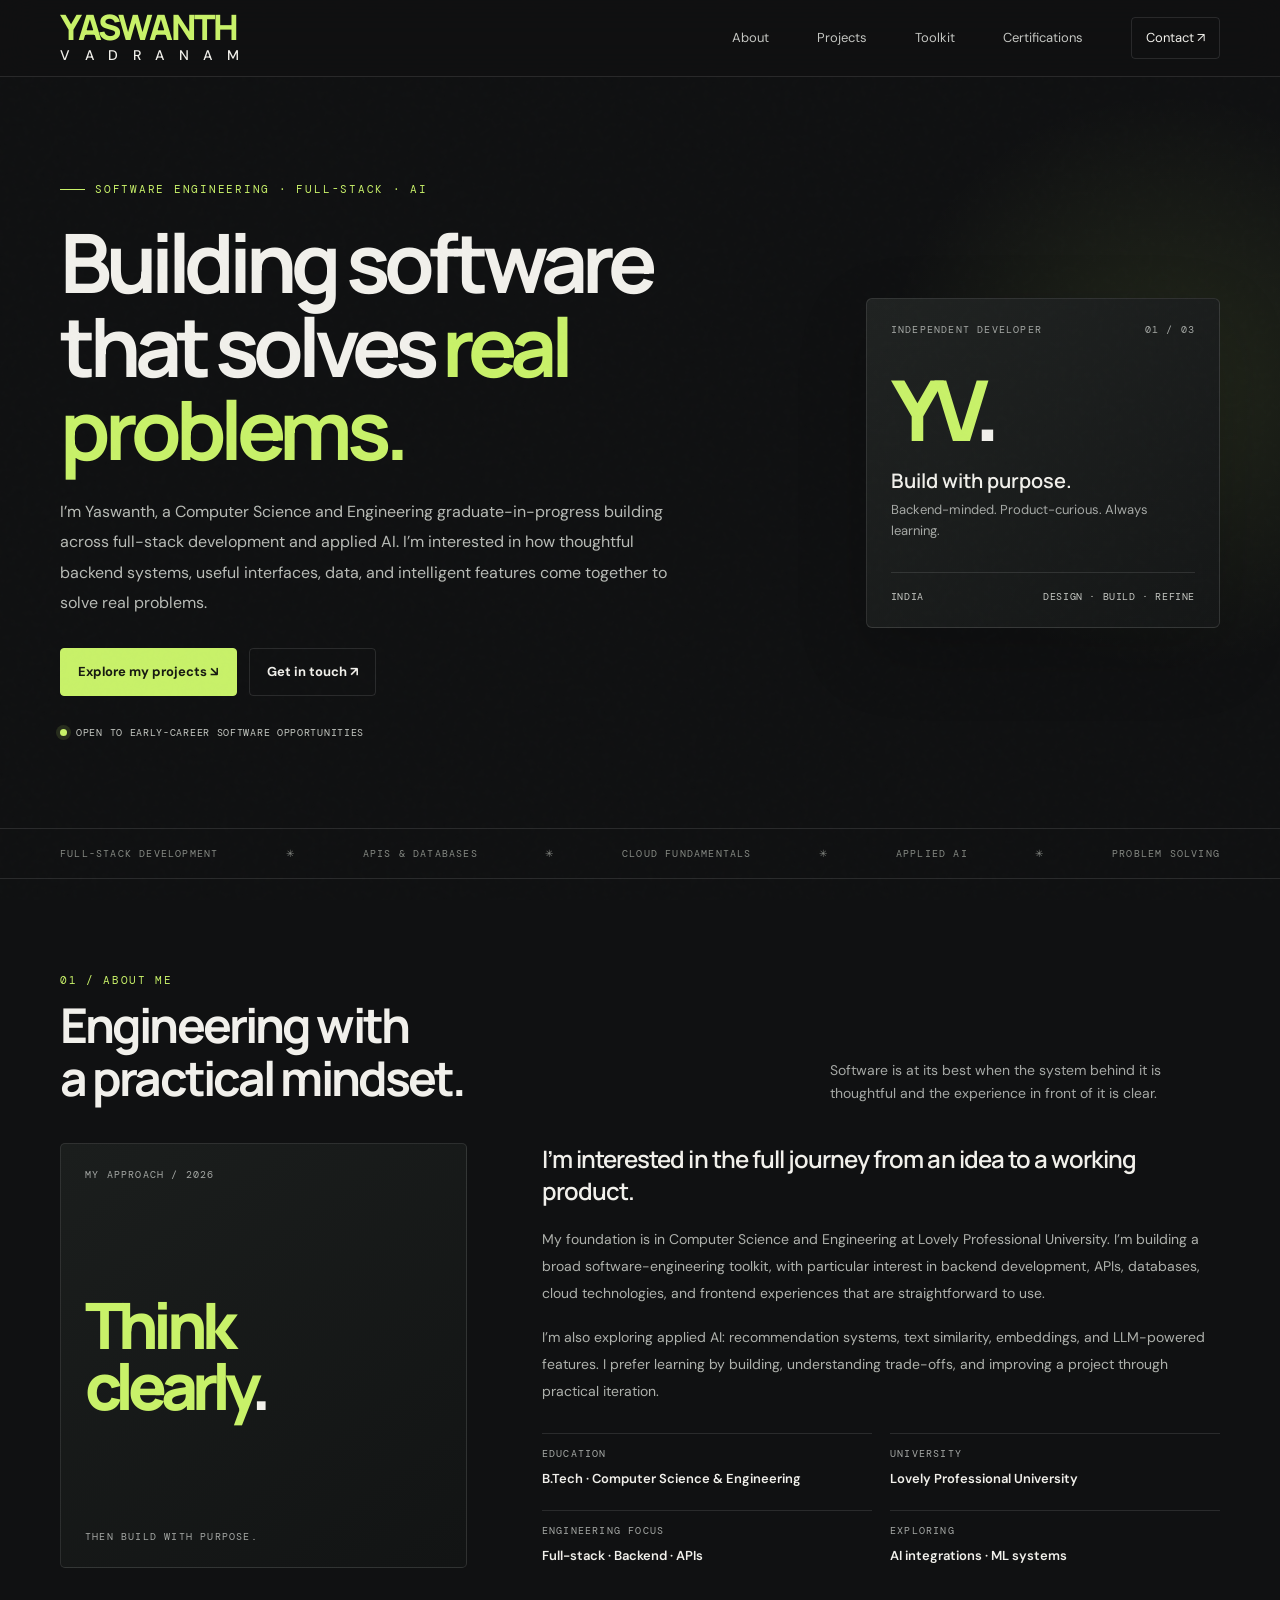
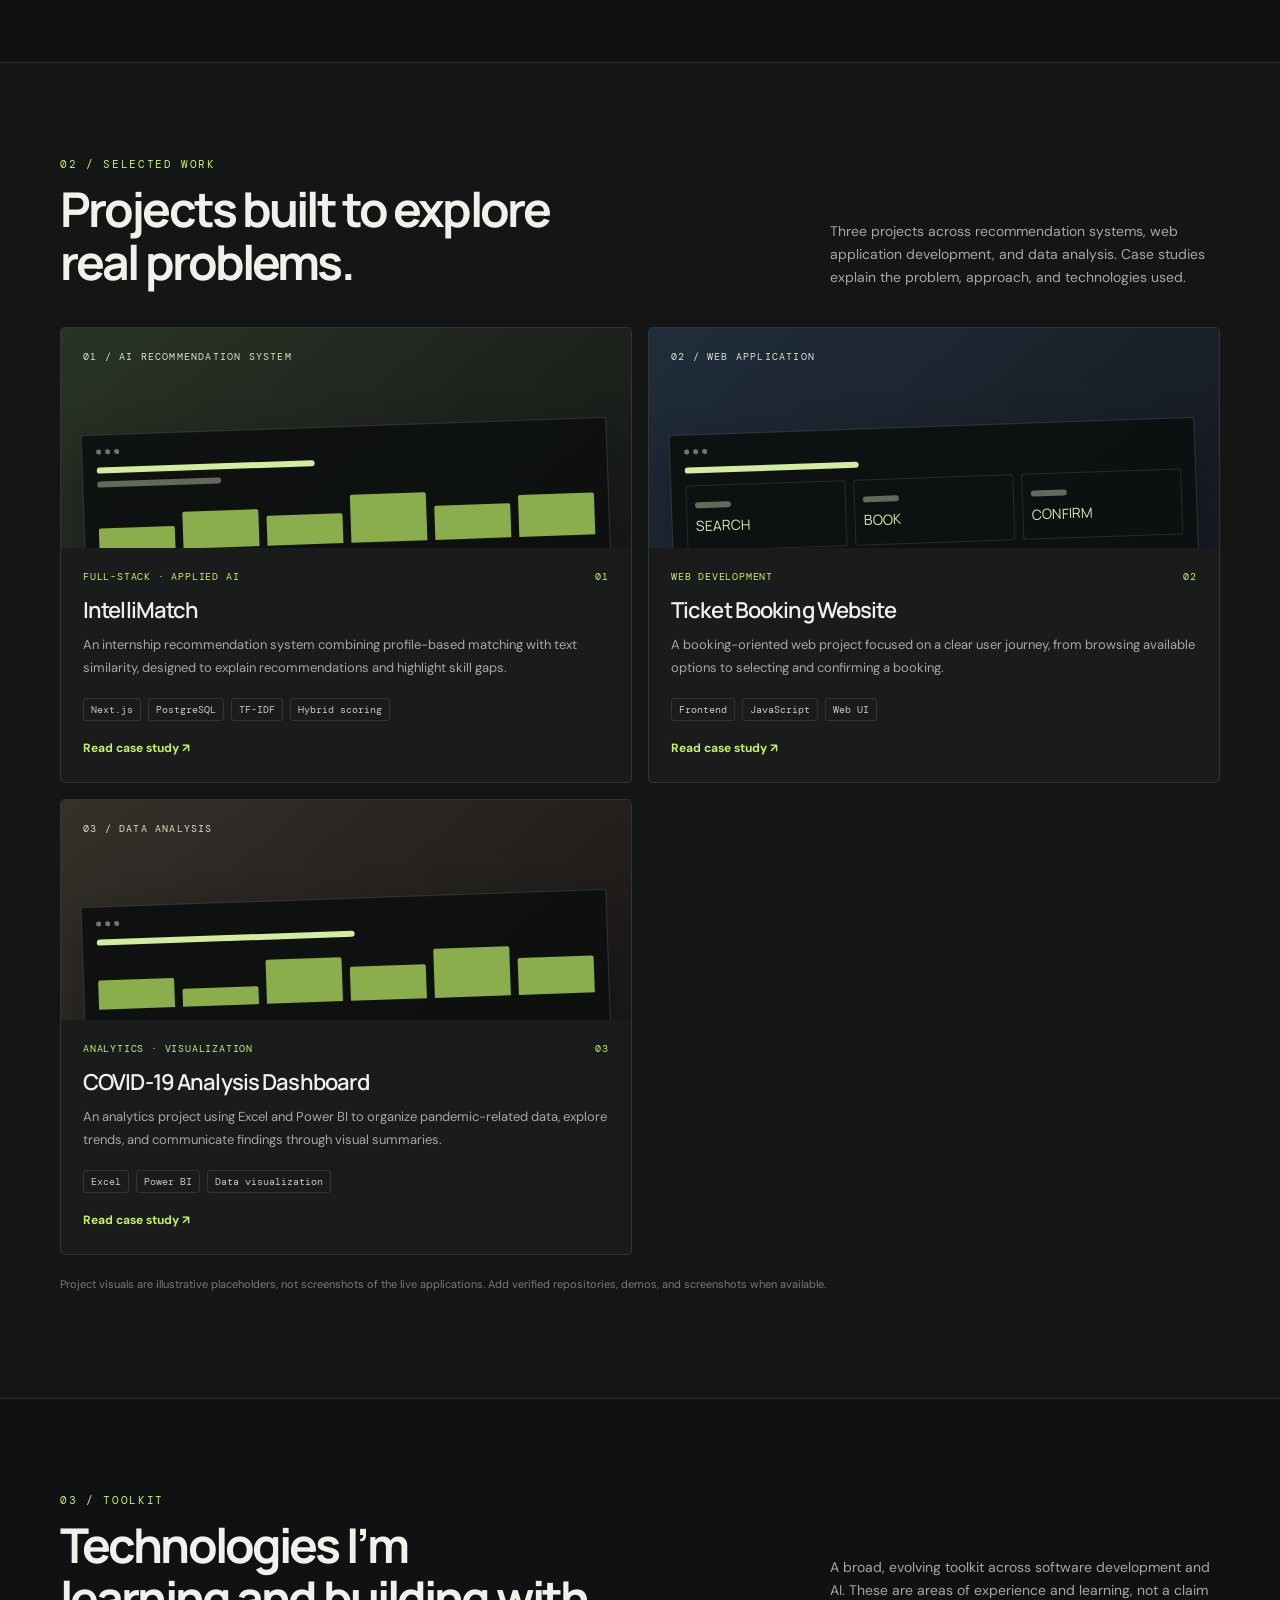
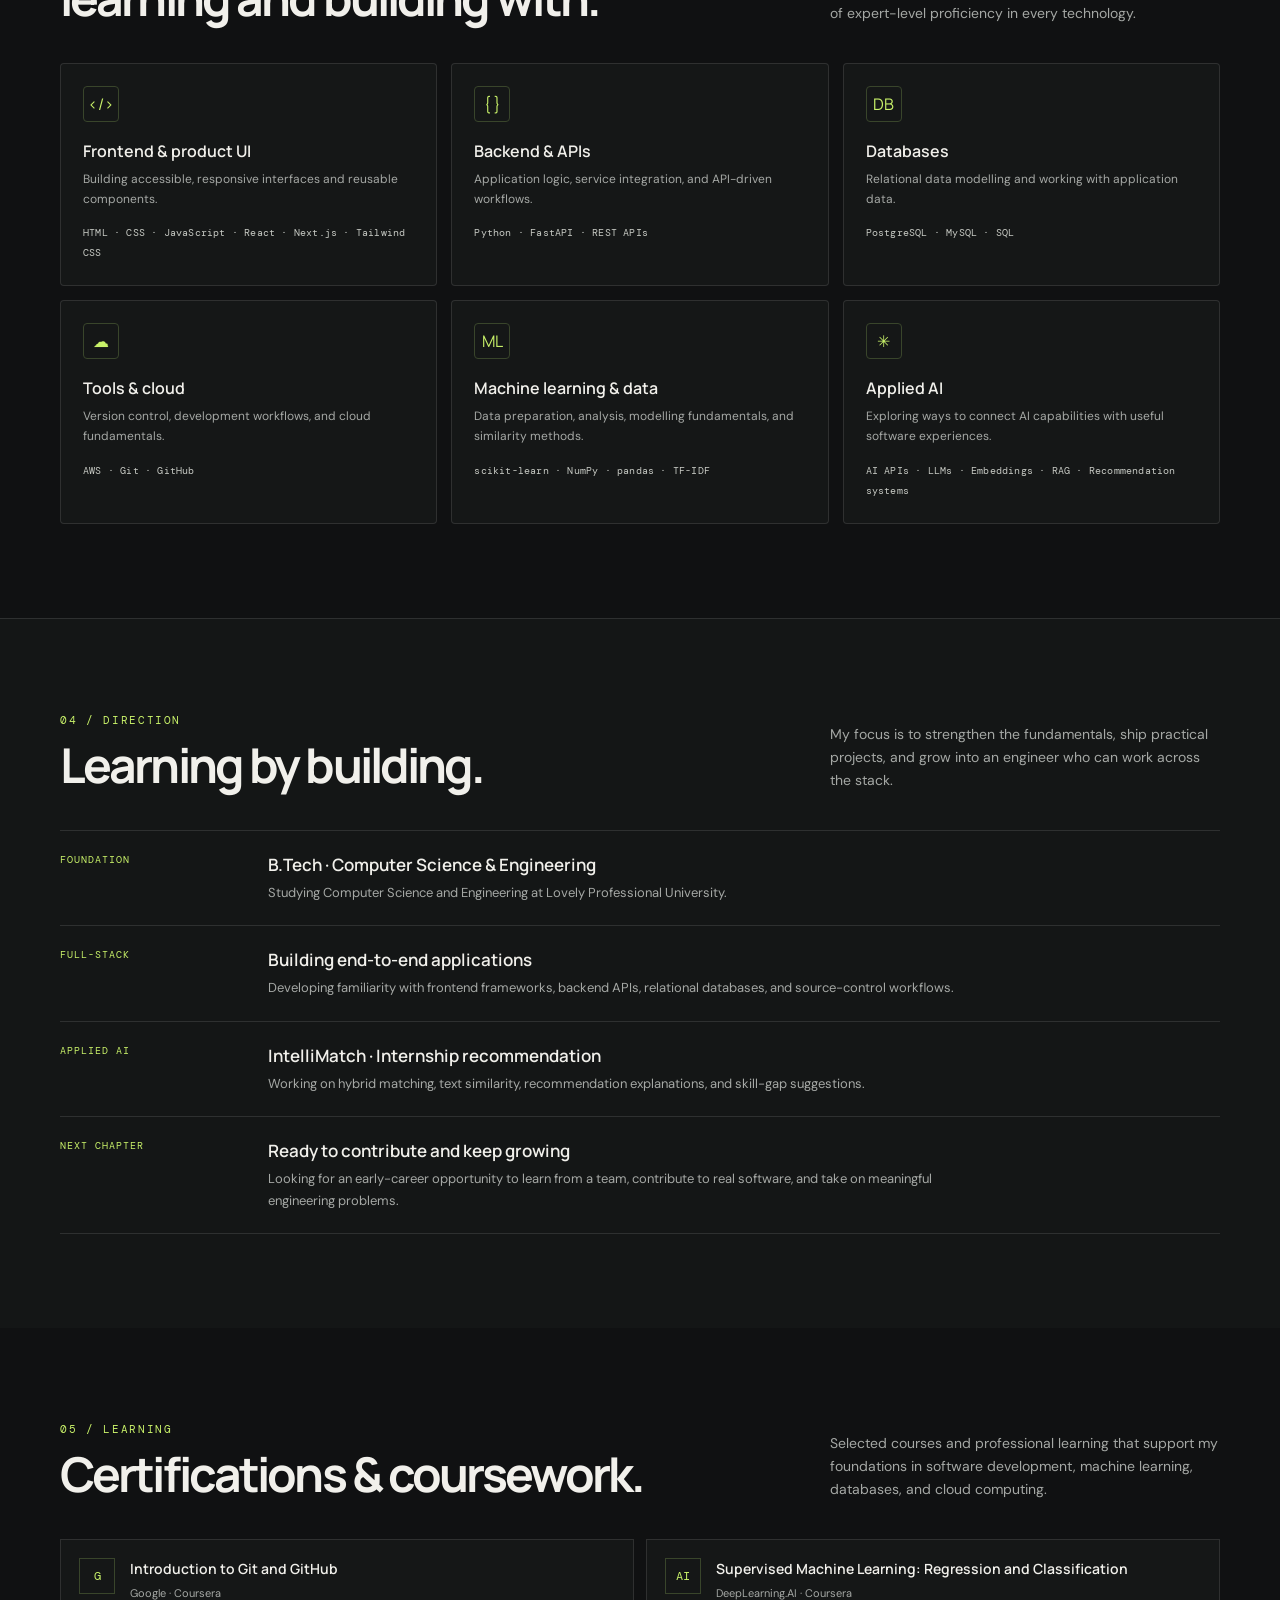
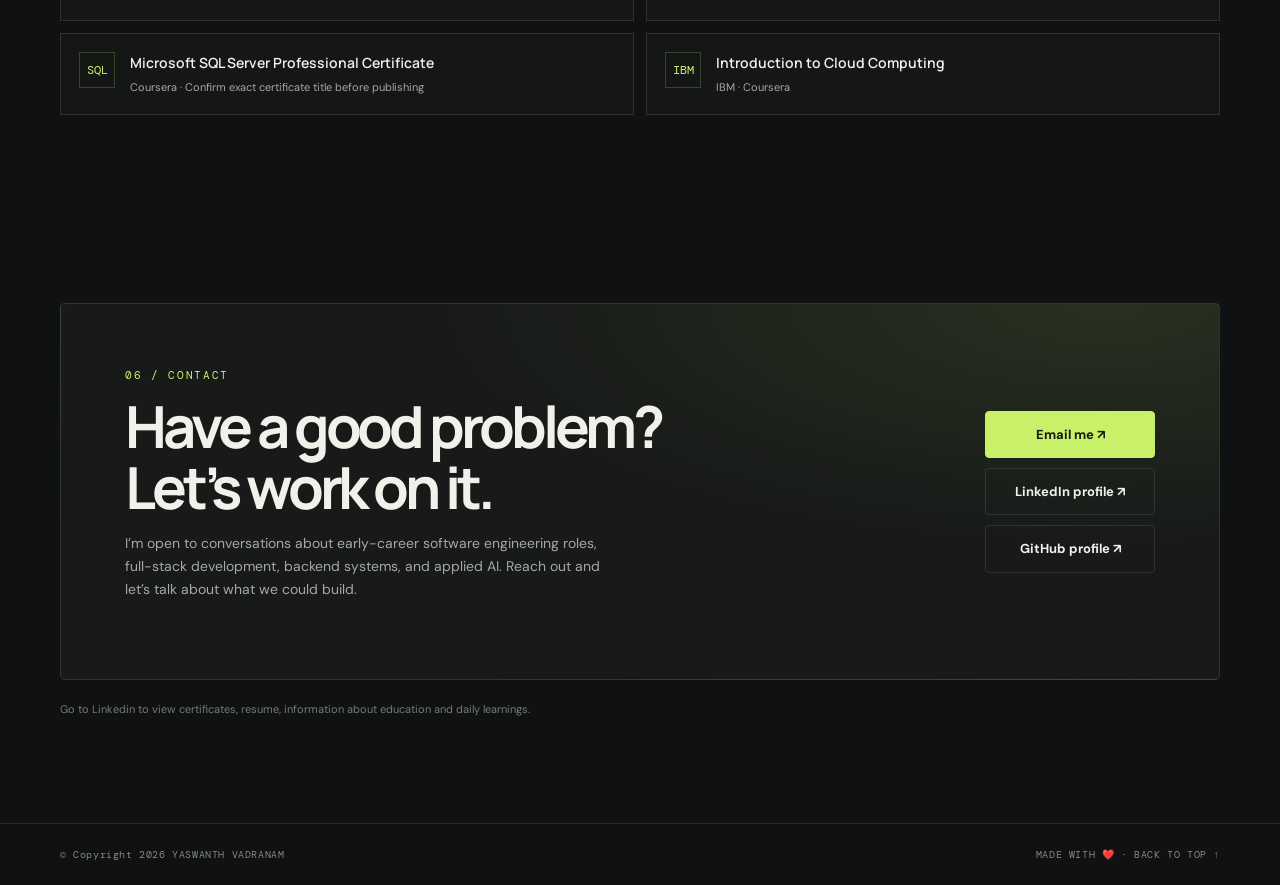
==== commit 3263cd50: "Update index.html" ====
--- a/index.html
+++ b/index.html
@@ -80,4 +80,4 @@
 </a>
     <a class="btn btn-ghost" href="https://github.com/" target="_blank" rel="noreferrer">GitHub profile ↗</a>
 </div></div><p class="small-note">Go to Linkedin to view certificates, resume, information about education and daily learnings.</p></div></section>
-</main><footer class="footer"><div class="wrap footer-inner"><span>© <span id="2026"></span> Copyright 2026 YASWANTH VADRANAM</span><span>MADE WITH INTENTION · <a href="#top">BACK TO TOP ↑</a></span></div></footer><script src="script.js"></script></body></html>
+</main><footer class="footer"><div class="wrap footer-inner"><span>© <span id="2026"></span> Copyright 2026 YASWANTH VADRANAM</span><span>MADE WITH ❤️ · <a href="#top">BACK TO TOP ↑</a></span></div></footer><script src="script.js"></script></body></html>
